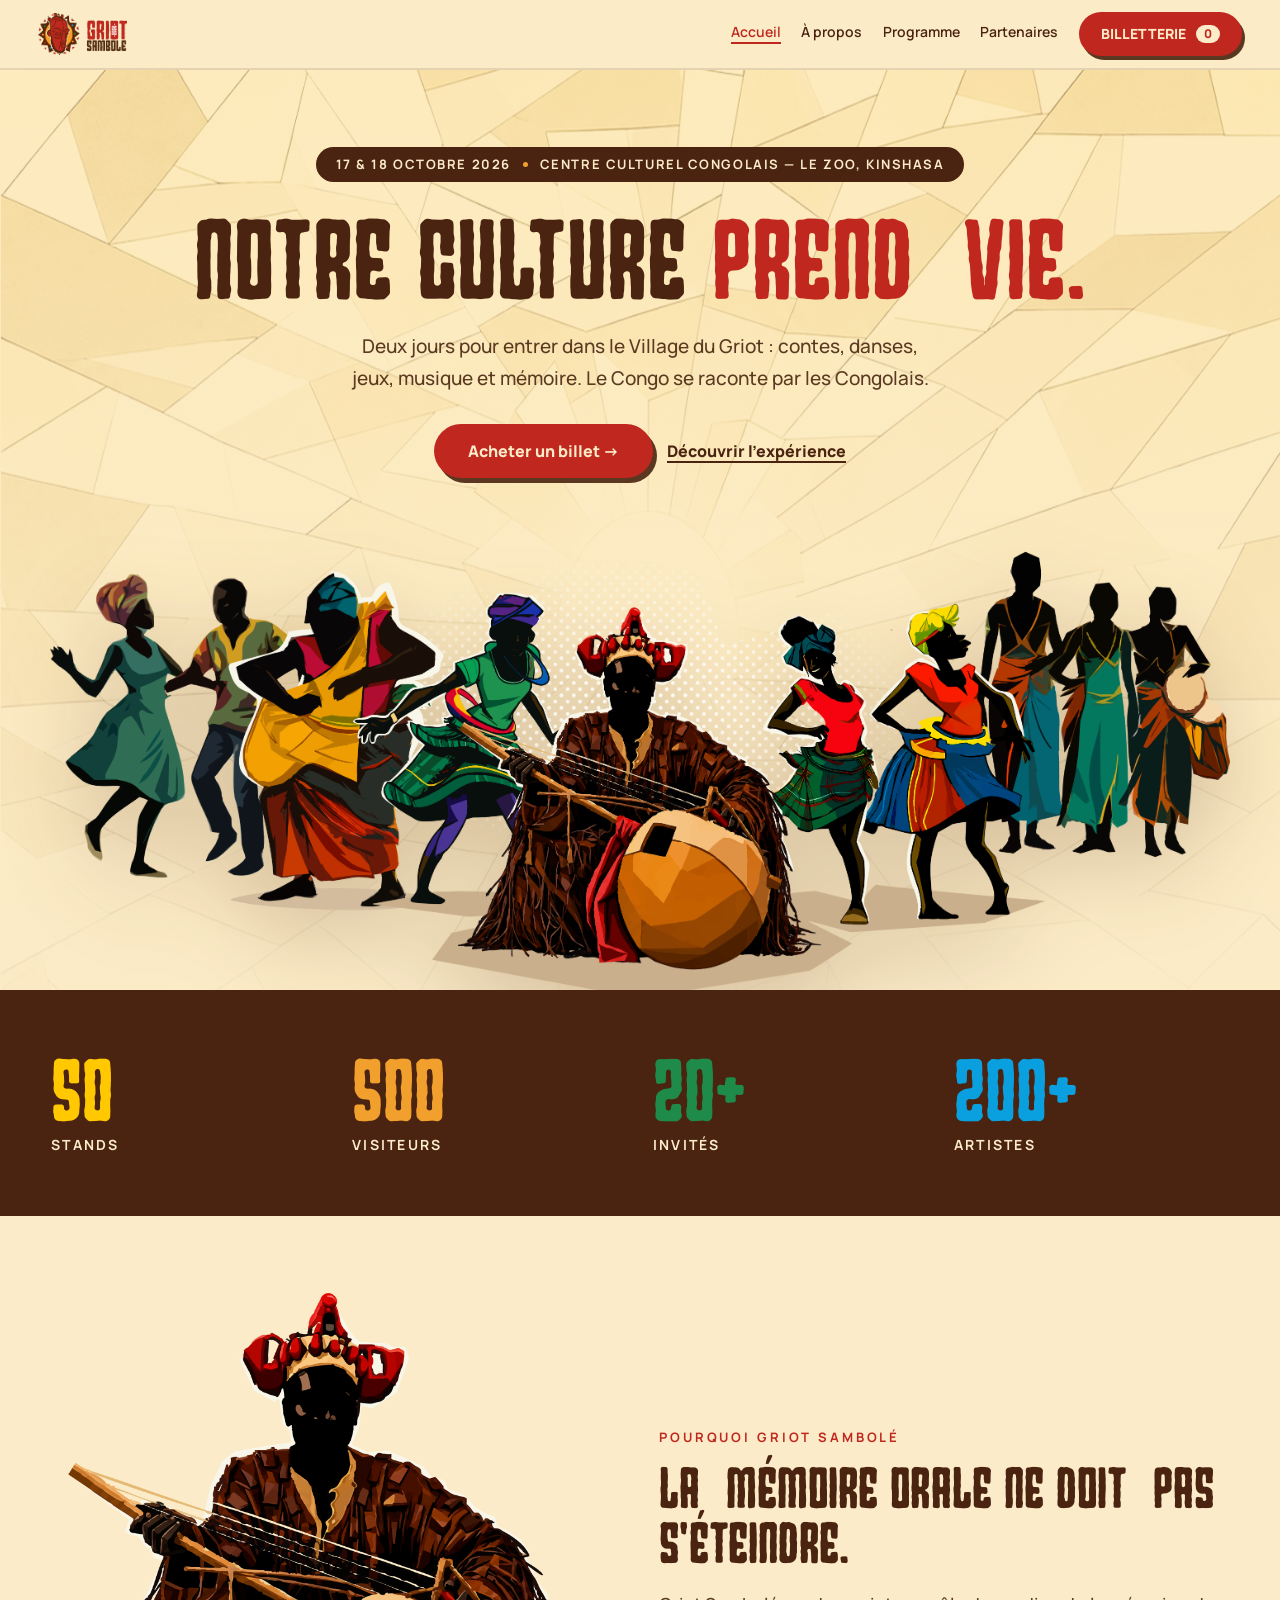
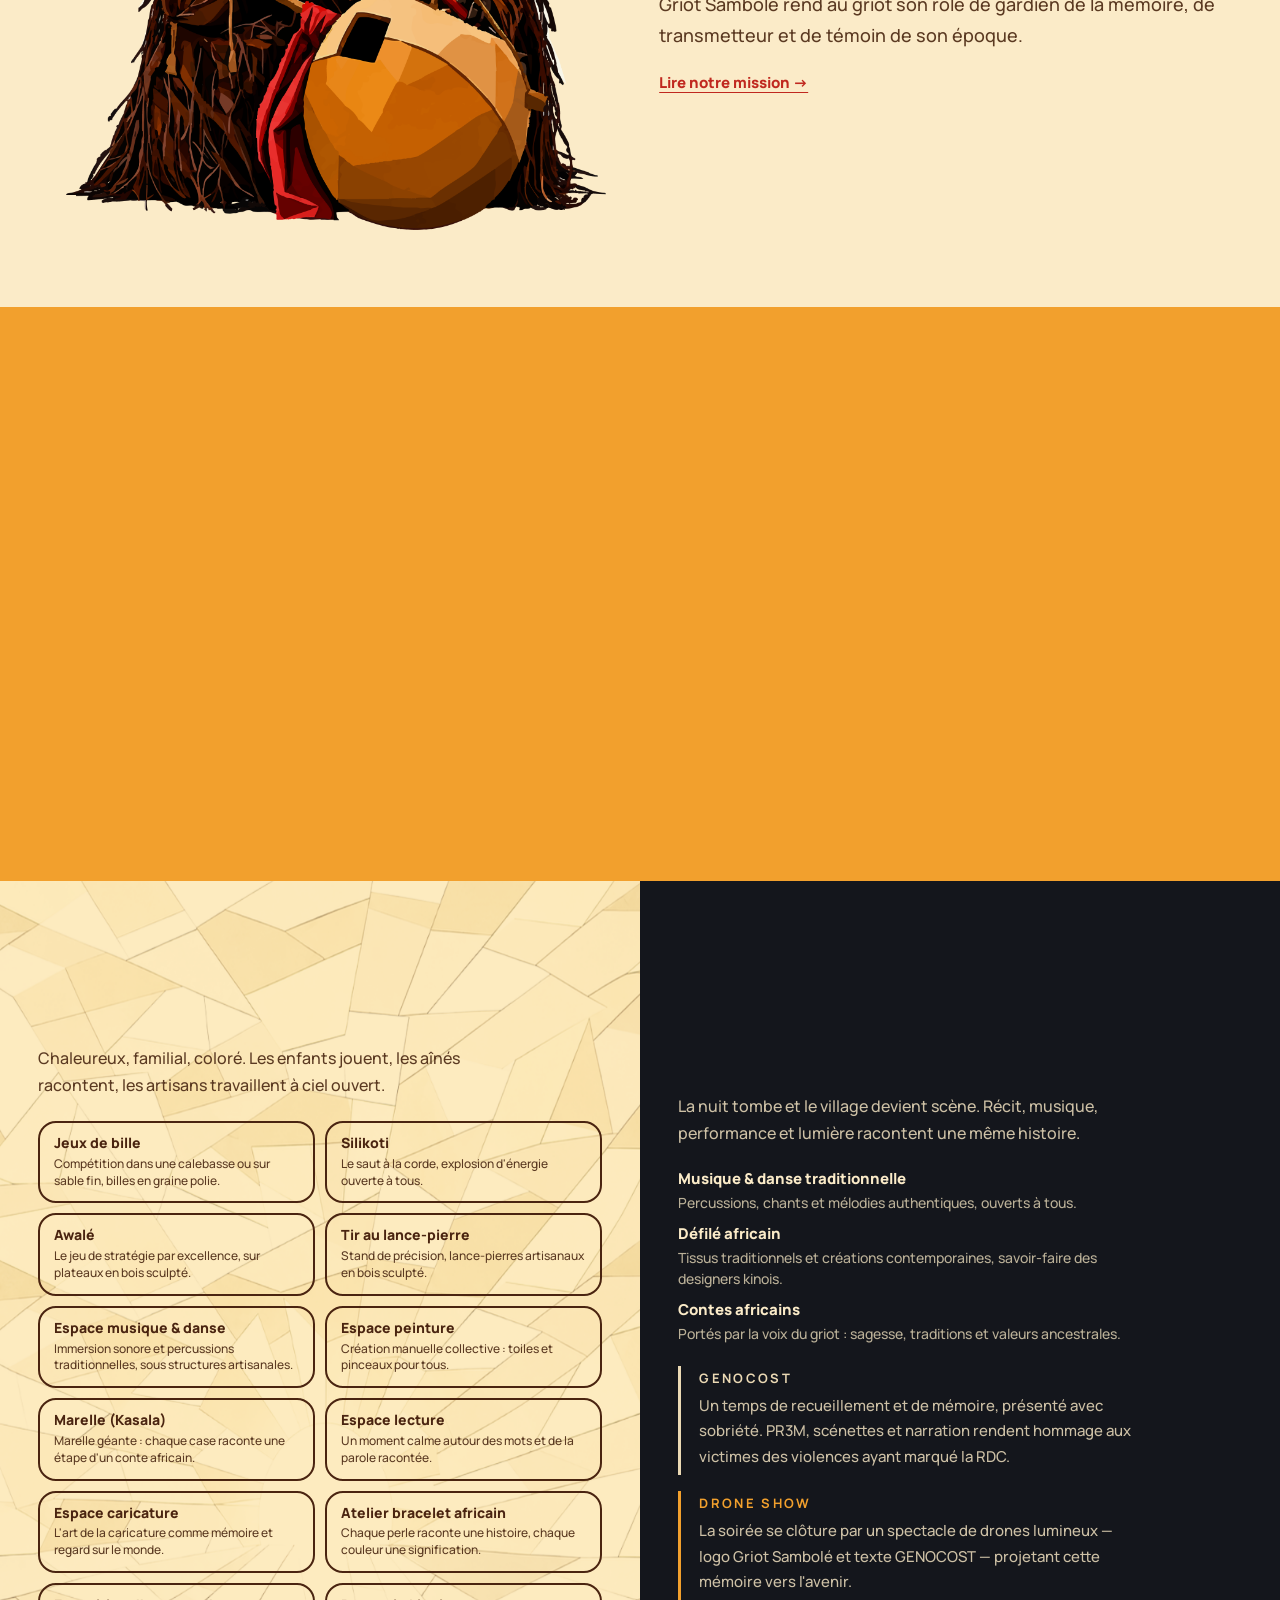
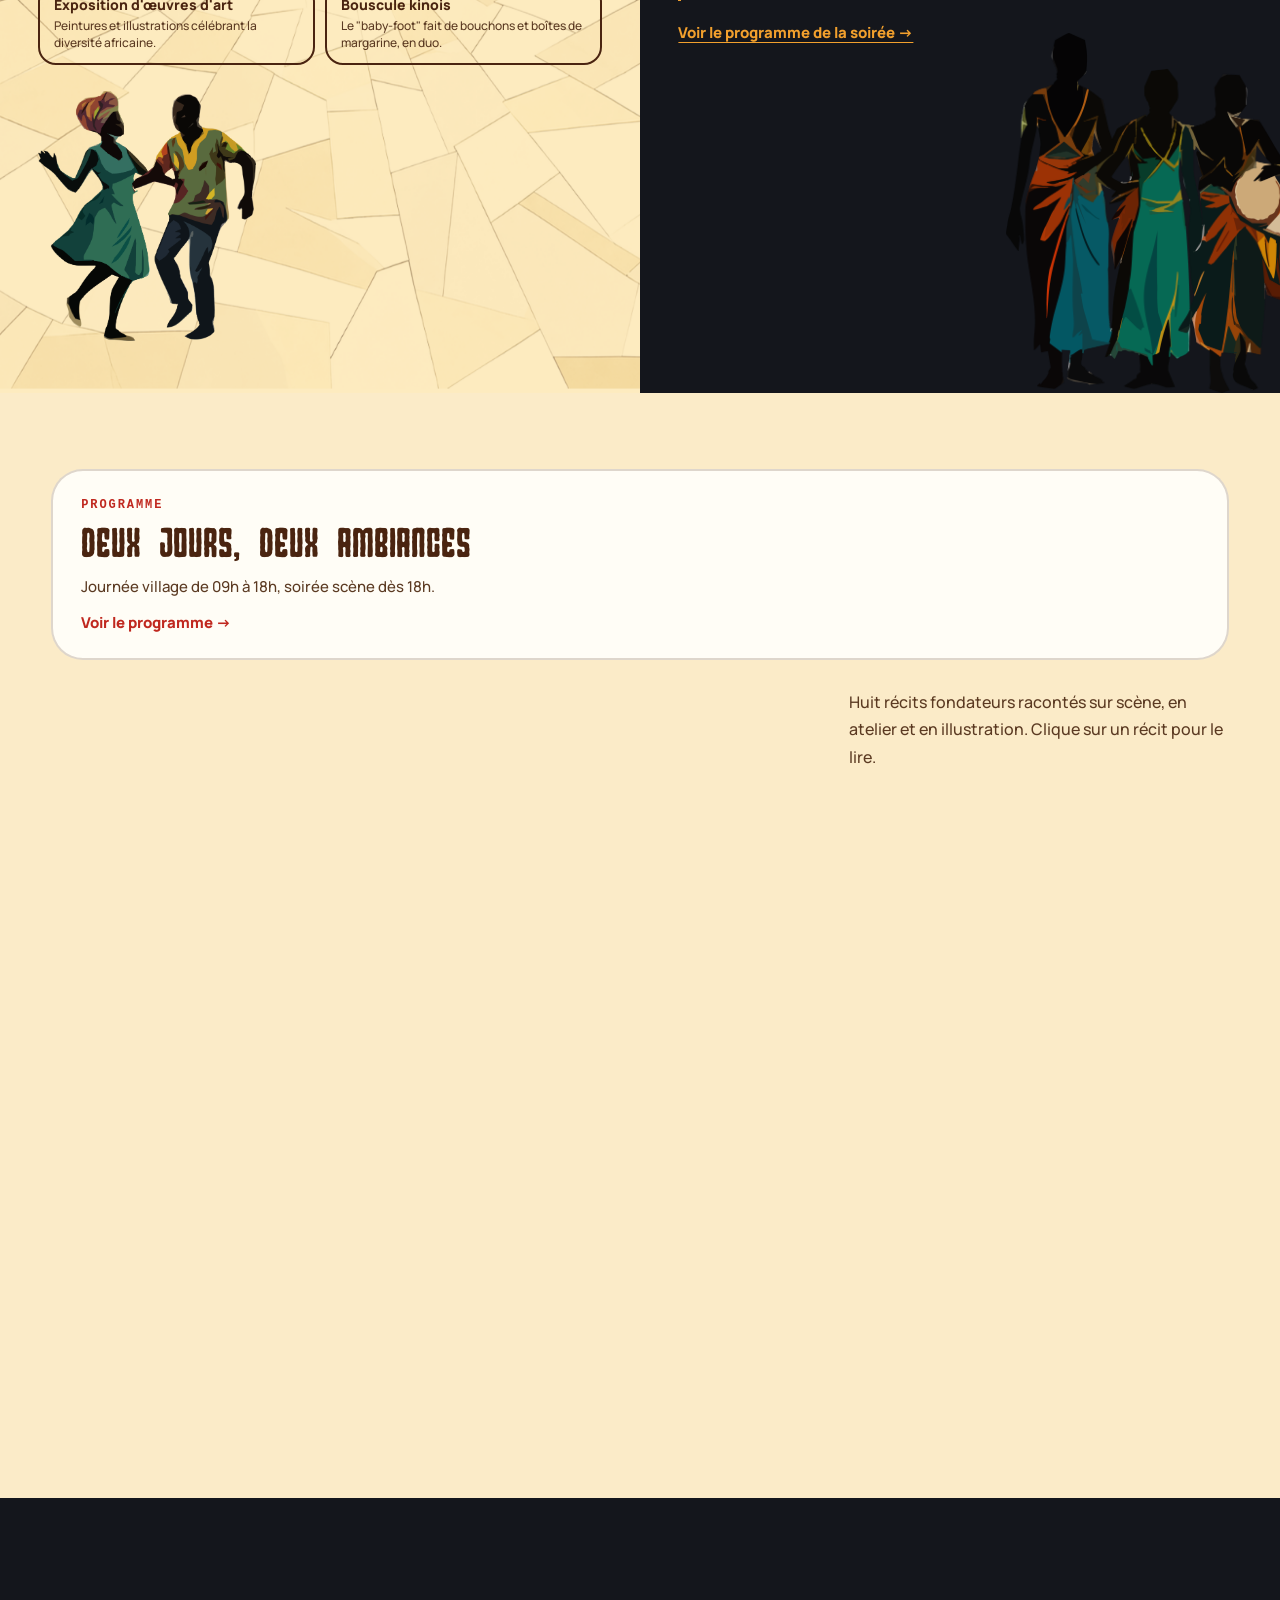
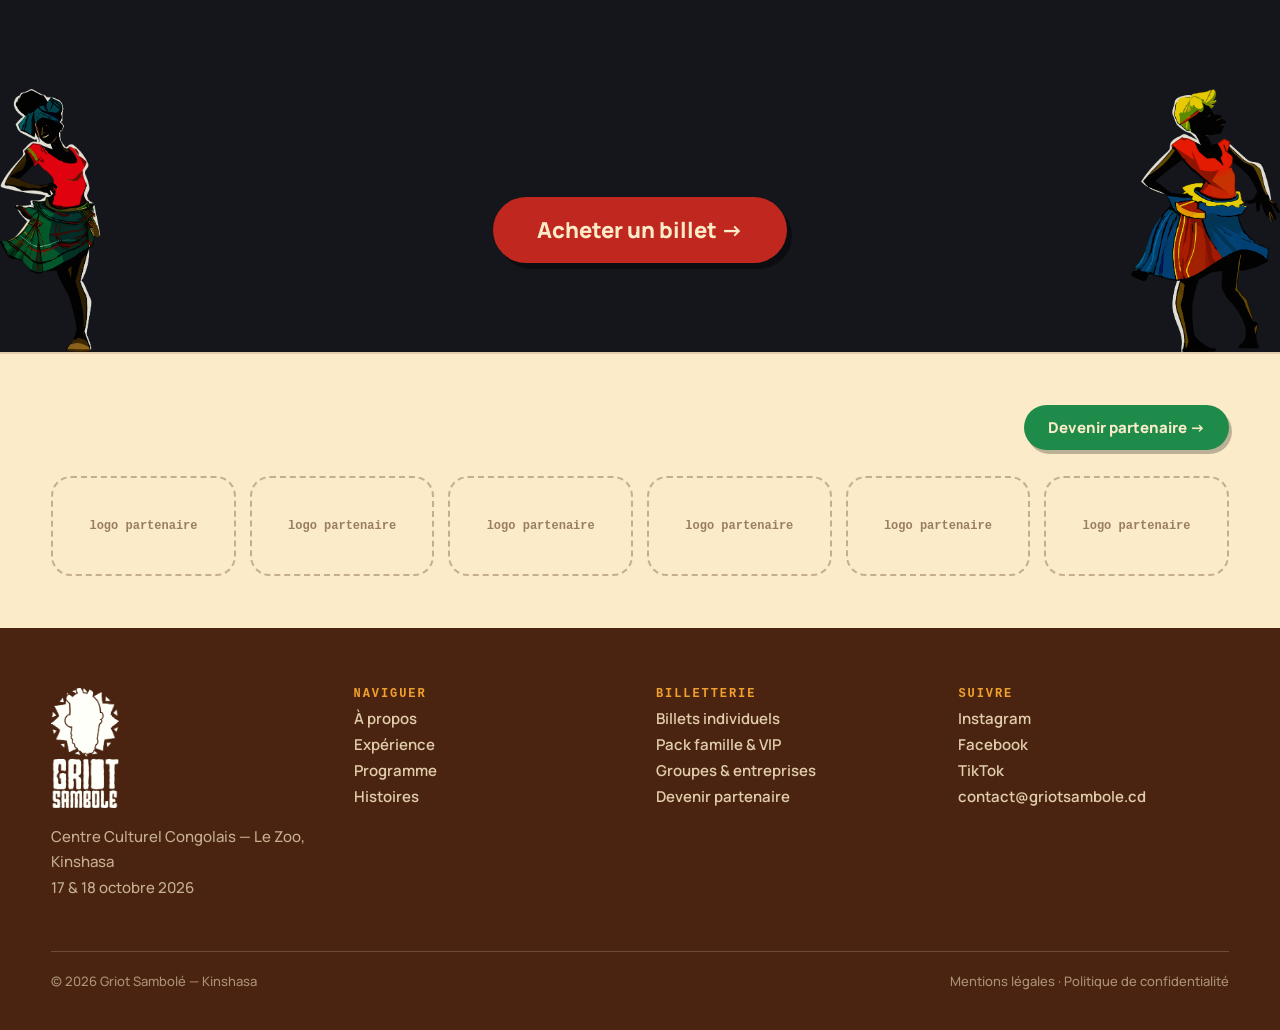
==== index.html @ 2834e274 "Ajoute la page d'accueil (hero, chiffres clés, expérience, récits, partenaires)" ====
<!DOCTYPE html>
<html lang="fr">
<head>
<meta charset="utf-8">
<meta name="viewport" content="width=device-width, initial-scale=1">
<title>Griot Sambolé 2026 — Accueil</title>
<meta name="description" content="Griot Sambolé 2026 — Deux jours pour entrer dans le Village du Griot : contes, danses, jeux, musique et mémoire. 17 & 18 octobre, Centre Culturel Congolais, Kinshasa.">
<link rel="preconnect" href="https://fonts.googleapis.com">
<link rel="preconnect" href="https://fonts.gstatic.com" crossorigin>
<link href="https://fonts.googleapis.com/css2?family=Manrope:wght@400;500;600;700;800&display=swap" rel="stylesheet">
<link rel="stylesheet" href="css/style.css">
<link rel="stylesheet" href="css/accueil.css">
</head>
<body data-page="accueil">

<header class="site-header">
  <div class="site-header__bar">
    <a href="index.html" class="site-header__logo">
      <img src="assets/logo-h.png" alt="Griot Sambolé 2026">
    </a>

    <nav class="site-header__nav">
      <a href="index.html" class="nav-link" data-page-link="accueil">Accueil</a>
      <a href="apropos.html" class="nav-link" data-page-link="apropos">À propos</a>
      <a href="programme.html" class="nav-link" data-page-link="programme">Programme</a>
      <a href="partenaires.html" class="nav-link" data-page-link="partenaires">Partenaires</a>
      <a href="billetterie.html" class="site-header__cta">BILLETTERIE <span class="site-header__badge" data-cart-badge>0</span></a>
    </nav>

    <div class="site-header__mobile">
      <a href="billetterie.html" class="site-header__cta site-header__cta--sm">Billets <span class="site-header__badge" data-cart-badge>0</span></a>
      <button type="button" class="site-header__burger" aria-label="Menu" data-burger>
        <span></span><span></span><span></span>
      </button>
    </div>
  </div>

  <div class="site-header__drawer" data-drawer>
    <a href="index.html" class="drawer-link" data-page-link="accueil">Accueil</a>
    <a href="apropos.html" class="drawer-link" data-page-link="apropos">À propos</a>
    <a href="programme.html" class="drawer-link" data-page-link="programme">Programme</a>
    <a href="partenaires.html" class="drawer-link" data-page-link="partenaires">Partenaires</a>
    <a href="billetterie.html" class="drawer-cta">Prendre mon billet →</a>
    <div class="drawer-info">Centre Culturel Congolais — Le Zoo, Kinshasa — 17 &amp; 18 octobre 2026</div>
  </div>
</header>

<main>

  <!-- HERO -->
  <section class="hero">
    <img class="hero__bg" src="assets/pattern.png" alt="">
    <div class="hero__overlay"></div>
    <div class="hero__inner">
      <div class="hero__badge">
        <span>17 &amp; 18 octobre 2026</span><span class="hero__badge-dot"></span><span>Centre Culturel Congolais — Le Zoo, Kinshasa</span>
      </div>
      <h1 class="reveal">Notre culture <span>prend vie.</span></h1>
      <p class="reveal" style="transition-delay:100ms">Deux jours pour entrer dans le Village du Griot : contes, danses, jeux, musique et mémoire. Le Congo se raconte par les Congolais.</p>
      <div class="hero__ctas">
        <a href="billetterie.html" class="hero__cta-primary">Acheter un billet →</a>
        <a href="#experience" class="hero__cta-secondary">Découvrir l'expérience</a>
      </div>
    </div>
    <img class="hero__people" src="assets/people.png" alt="Danseurs et griot">
  </section>

  <!-- STATS -->
  <section class="stats">
    <div class="reveal">
      <div class="stats__num" style="color:var(--yellow)">50</div>
      <div class="stats__label">STANDS</div>
    </div>
    <div class="reveal" style="transition-delay:80ms">
      <div class="stats__num" style="color:var(--orange)">500</div>
      <div class="stats__label">VISITEURS</div>
    </div>
    <div class="reveal" style="transition-delay:160ms">
      <div class="stats__num" style="color:var(--green)">20+</div>
      <div class="stats__label">INVITÉS</div>
    </div>
    <div class="reveal" style="transition-delay:240ms">
      <div class="stats__num" style="color:var(--blue)">200+</div>
      <div class="stats__label">ARTISTES</div>
    </div>
  </section>

  <!-- MISSION -->
  <section class="mission">
    <img class="reveal" src="assets/griot.png" alt="Griot à la kora">
    <div class="reveal" style="transition-delay:100ms">
      <div class="mission__eyebrow">Pourquoi Griot Sambolé</div>
      <h2>La mémoire orale ne doit pas s'éteindre.</h2>
      <p>Griot Sambolé rend au griot son rôle de gardien de la mémoire, de transmetteur et de témoin de son époque.</p>
      <a href="apropos.html">Lire notre mission →</a>
    </div>
  </section>

  <!-- EXPÉRIENCE / LE VILLAGE DU GRIOT -->
  <section class="experience" id="experience">
    <div class="experience__head">
      <div>
        <div class="reveal experience__eyebrow">Une expérience culturelle immersive</div>
        <h2 class="reveal" style="transition-delay:60ms">Le Village du Griot</h2>
      </div>
      <p class="reveal experience__intro" style="transition-delay:120ms">Pas un spectacle : un village. On y joue, on y mange, on y danse, on y écoute. Chaque allée est une porte d'entrée dans une pratique vivante.</p>
    </div>

    <div class="experience__grid">
      <div class="reveal tile bg-brown">
        <div class="tile__title">Danse</div>
        <div class="tile__desc" style="color:#EBD9B4">Ateliers et cercles ouverts à tous.</div>
        <img class="tile__figure" src="assets/dance1.png" alt="">
      </div>
      <div class="reveal tile bg-red" style="transition-delay:80ms">
        <div class="tile__title">Mode</div>
        <div class="tile__desc" style="color:var(--cream)">Défilé et créateurs kinois.</div>
        <img class="tile__figure" src="assets/dance4.png" alt="">
      </div>
      <div class="experience__stack">
        <div class="reveal tile tile--sm bg-cream" style="transition-delay:160ms">
          <div class="tile__title" style="color:var(--red)">Contes</div>
          <div class="tile__desc" style="color:var(--brown-2)">Récits sous l'arbre à palabres</div>
        </div>
        <div class="reveal tile tile--sm bg-green" style="transition-delay:240ms">
          <div class="tile__title" style="color:var(--cream)">Jeux</div>
          <div class="tile__desc" style="color:rgba(251,235,200,.9)">Awalé, billes, silikoti</div>
        </div>
      </div>
      <div class="experience__stack">
        <div class="reveal tile tile--sm bg-blue" style="transition-delay:320ms">
          <div class="tile__title" style="color:var(--cream)">Musique</div>
          <div class="tile__desc" style="color:rgba(251,235,200,.92)">Kora, percussions, live</div>
        </div>
        <div class="reveal tile tile--sm bg-cream" style="transition-delay:400ms">
          <div class="tile__title" style="color:var(--brown)">Art &amp; ateliers</div>
          <div class="tile__desc" style="color:var(--brown-2)">Peinture, caricature, bracelets</div>
        </div>
      </div>
    </div>
  </section>

  <!-- SPLIT JOUR / SOIR -->
  <section class="split">
    <div class="split__panel">
      <img class="split__panel-bg" src="assets/pattern2.png" alt="">
      <div class="split__panel-content">
        <div class="reveal split__badge split__badge--day">JOUR · 09H00 – 18H00</div>
        <h3 class="reveal" style="transition-delay:60ms">Le Village du Griot</h3>
        <p>Chaleureux, familial, coloré. Les enfants jouent, les aînés racontent, les artisans travaillent à ciel ouvert.</p>

        <div class="activities">
          <div class="activity"><div class="activity__title">Jeux de bille</div><div class="activity__desc">Compétition dans une calebasse ou sur sable fin, billes en graine polie.</div></div>
          <div class="activity"><div class="activity__title">Silikoti</div><div class="activity__desc">Le saut à la corde, explosion d'énergie ouverte à tous.</div></div>
          <div class="activity"><div class="activity__title">Awalé</div><div class="activity__desc">Le jeu de stratégie par excellence, sur plateaux en bois sculpté.</div></div>
          <div class="activity"><div class="activity__title">Tir au lance-pierre</div><div class="activity__desc">Stand de précision, lance-pierres artisanaux en bois sculpté.</div></div>
          <div class="activity"><div class="activity__title">Espace musique &amp; danse</div><div class="activity__desc">Immersion sonore et percussions traditionnelles, sous structures artisanales.</div></div>
          <div class="activity"><div class="activity__title">Espace peinture</div><div class="activity__desc">Création manuelle collective : toiles et pinceaux pour tous.</div></div>
          <div class="activity"><div class="activity__title">Marelle (Kasala)</div><div class="activity__desc">Marelle géante : chaque case raconte une étape d'un conte africain.</div></div>
          <div class="activity"><div class="activity__title">Espace lecture</div><div class="activity__desc">Un moment calme autour des mots et de la parole racontée.</div></div>
          <div class="activity"><div class="activity__title">Espace caricature</div><div class="activity__desc">L'art de la caricature comme mémoire et regard sur le monde.</div></div>
          <div class="activity"><div class="activity__title">Atelier bracelet africain</div><div class="activity__desc">Chaque perle raconte une histoire, chaque couleur une signification.</div></div>
          <div class="activity"><div class="activity__title">Exposition d'œuvres d'art</div><div class="activity__desc">Peintures et illustrations célébrant la diversité africaine.</div></div>
          <div class="activity"><div class="activity__title">Bouscule kinois</div><div class="activity__desc">Le "baby-foot" fait de bouchons et boîtes de margarine, en duo.</div></div>
        </div>

        <img class="split__figure" src="assets/dance5.png" alt="">
      </div>
    </div>

    <div class="split split--night">
      <img class="split__bg-figure" src="assets/dance6.png" alt="">
      <div class="split__panel-content">
        <div class="reveal split__badge split__badge--night">SOIR · À PARTIR DE 18H00</div>
        <h3 class="reveal" style="transition-delay:60ms">De la mémoire des ancêtres à celle du peuple</h3>
        <p>La nuit tombe et le village devient scène. Récit, musique, performance et lumière racontent une même histoire.</p>

        <div class="night-list">
          <div><div class="night-list__title">Musique &amp; danse traditionnelle</div><div class="night-list__desc">Percussions, chants et mélodies authentiques, ouverts à tous.</div></div>
          <div><div class="night-list__title">Défilé africain</div><div class="night-list__desc">Tissus traditionnels et créations contemporaines, savoir-faire des designers kinois.</div></div>
          <div><div class="night-list__title">Contes africains</div><div class="night-list__desc">Portés par la voix du griot : sagesse, traditions et valeurs ancestrales.</div></div>
        </div>

        <div class="night-block">
          <div class="night-block__title">GENOCOST</div>
          <div class="night-block__desc">Un temps de recueillement et de mémoire, présenté avec sobriété. PR3M, scénettes et narration rendent hommage aux victimes des violences ayant marqué la RDC.</div>
        </div>
        <div class="night-block night-block--accent">
          <div class="night-block__title">DRONE SHOW</div>
          <div class="night-block__desc">La soirée se clôture par un spectacle de drones lumineux — logo Griot Sambolé et texte GENOCOST — projetant cette mémoire vers l'avenir.</div>
        </div>

        <a href="programme.html">Voir le programme de la soirée →</a>
      </div>
    </div>
  </section>

  <div style="padding:clamp(40px,6vw,88px) clamp(16px,4vw,64px)">
    <a href="programme.html" class="programme-teaser">
      <div class="programme-teaser__label">PROGRAMME</div>
      <div class="programme-teaser__title">Deux jours, deux ambiances</div>
      <div class="programme-teaser__desc">Journée village de 09h à 18h, soirée scène dès 18h.</div>
      <div class="programme-teaser__cta">Voir le programme →</div>
    </a>

    <!-- HISTOIRES -->
    <section id="histoires" class="stories-section" style="padding:0">
      <div class="stories-head">
        <div class="reveal">
          <div class="stories-head__eyebrow">Les histoires</div>
          <h2>Le carnet de récits</h2>
        </div>
        <p>Huit récits fondateurs racontés sur scène, en atelier et en illustration. Clique sur un récit pour le lire.</p>
      </div>

      <div class="stories-grid">
        <button type="button" class="reveal story-card bg-brown" data-story-card="0"
          data-num="RÉCIT 01" data-title="Le Chant d'Oiseau" data-meta="Illustré · conté en soirée"
          data-text="Un quartier de Kinshasa porte le nom d'un oiseau dont le chant guidait les voyageurs à travers la colline. Le récit raconte comment un son devient repère, puis nom de lieu, puis mémoire commune. Il ouvre la soirée du Jour 1.">
          <div class="story-card__num">RÉCIT 01</div>
          <div><div class="story-card__title">Le Chant d'Oiseau</div><div class="story-card__meta">Illustré · conté en soirée</div><div class="story-card__cta" data-story-cta>Lire le conte →</div></div>
        </button>

        <button type="button" class="reveal story-card bg-red" style="transition-delay:80ms" data-story-card="1"
          data-num="RÉCIT 02" data-title="La Légende du Roi Léopard" data-meta="Illustré · atelier enfants"
          data-text="Le léopard, gardien de l'autorité et de la justice coutumière, apprend que la force sans mesure isole. Une fable sur le pouvoir, adaptée en atelier pour les enfants.">
          <div class="story-card__num">RÉCIT 02</div>
          <div><div class="story-card__title">La Légende du Roi Léopard</div><div class="story-card__meta">Illustré · atelier enfants</div><div class="story-card__cta" data-story-cta>Lire le conte →</div></div>
        </button>

        <button type="button" class="reveal story-card bg-green" style="transition-delay:160ms" data-story-card="2"
          data-num="RÉCIT 03" data-title="Le Miracle de Ténéle" data-meta="Conté en soirée"
          data-text="Une histoire de guérison et de solidarité villageoise, portée par le chant et la percussion : ce que la communauté répare ensemble.">
          <div class="story-card__num">RÉCIT 03</div>
          <div><div class="story-card__title">Le Miracle de Ténéle</div><div class="story-card__meta">Conté en soirée</div><div class="story-card__cta" data-story-cta>Lire le conte →</div></div>
        </button>

        <button type="button" class="reveal story-card bg-blue" style="transition-delay:240ms" data-story-card="3"
          data-num="RÉCIT 04" data-title="Le Mythe du Lac Mukamba" data-meta="Illustré"
          data-text="Aux origines du lac : l'eau, la mémoire et les esprits qui veillent sur les rives. Un récit sur le respect dû aux lieux.">
          <div class="story-card__num">RÉCIT 04</div>
          <div><div class="story-card__title">Le Mythe du Lac Mukamba</div><div class="story-card__meta">Illustré</div><div class="story-card__cta" data-story-cta>Lire le conte →</div></div>
        </button>

        <button type="button" class="reveal story-card bg-brown" data-story-card="4"
          data-num="RÉCIT 05" data-title="Nzinga Kuvu" data-meta="Récit historique"
          data-text="Figure fondatrice, entre histoire documentée et transmission orale — comment un nom traverse les siècles.">
          <div class="story-card__num">RÉCIT 05</div>
          <div><div class="story-card__title">Nzinga Kuvu</div><div class="story-card__meta">Récit historique</div><div class="story-card__cta" data-story-cta>Lire le conte →</div></div>
        </button>

        <button type="button" class="reveal story-card bg-blue" style="transition-delay:80ms" data-story-card="5"
          data-num="RÉCIT 06" data-title="Mami Wata" data-meta="Conté en soirée"
          data-text="La figure de l'eau, entre séduction, richesse et avertissement. L'un des récits les plus répandus du continent.">
          <div class="story-card__num">RÉCIT 06</div>
          <div><div class="story-card__title">Mami Wata</div><div class="story-card__meta">Conté en soirée</div><div class="story-card__cta" data-story-cta>Lire le conte →</div></div>
        </button>

        <button type="button" class="reveal story-card bg-red" style="transition-delay:160ms" data-story-card="6"
          data-num="RÉCIT 07" data-title="Le chef coutumier Katanga" data-meta="Récit historique"
          data-text="Autorité coutumière, terre et mémoire d'une région : ce que le pouvoir traditionnel garde et ce qu'il transmet.">
          <div class="story-card__num">RÉCIT 07</div>
          <div><div class="story-card__title">Le chef coutumier Katanga</div><div class="story-card__meta">Récit historique</div><div class="story-card__cta" data-story-cta>Lire le conte →</div></div>
        </button>

        <button type="button" class="reveal story-card bg-green" style="transition-delay:240ms" data-story-card="7"
          data-num="RÉCIT 08" data-title="Sundiata Keita" data-meta="Épopée mandingue"
          data-text="L'épopée fondatrice portée par les griots depuis des siècles — le récit qui définit le métier même de griot.">
          <div class="story-card__num">RÉCIT 08</div>
          <div><div class="story-card__title">Sundiata Keita</div><div class="story-card__meta">Épopée mandingue</div><div class="story-card__cta" data-story-cta>Lire le conte →</div></div>
        </button>
      </div>

      <div class="story-detail" data-story-detail>
        <div class="story-detail__head">
          <div>
            <div class="story-detail__num" data-story-num></div>
            <div class="story-detail__title" data-story-title></div>
          </div>
          <button type="button" class="story-detail__close" data-story-close>Fermer ✕</button>
        </div>
        <p class="story-detail__text" data-story-text></p>
        <div class="story-detail__meta" data-story-meta></div>
      </div>
    </section>
  </div>

  <!-- BANDEAU CTA -->
  <section class="cta-band">
    <img class="cta-band__left" src="assets/dance2.png" alt="">
    <img class="cta-band__right" src="assets/dance3.png" alt="">
    <div class="cta-band__inner">
      <div class="reveal cta-band__headline">Une culture se transmet.<br><span style="color:var(--orange)">Une mémoire se protège.</span><br><span style="color:var(--red)">Une histoire se raconte.</span></div>
      <a href="billetterie.html" class="cta-band__cta">Acheter un billet →</a>
    </div>
  </section>

  <!-- PARTENAIRES -->
  <section class="partners">
    <div class="partners__head">
      <h2 class="reveal">Ils font vivre le village</h2>
      <a href="partenaires.html" class="partners__cta">Devenir partenaire →</a>
    </div>
    <div class="partners__grid">
      <div class="partners__slot">logo partenaire</div>
      <div class="partners__slot">logo partenaire</div>
      <div class="partners__slot">logo partenaire</div>
      <div class="partners__slot">logo partenaire</div>
      <div class="partners__slot">logo partenaire</div>
      <div class="partners__slot">logo partenaire</div>
    </div>
  </section>

</main>

<footer class="site-footer">
  <div class="site-footer__grid">
    <div class="site-footer__brand">
      <img src="assets/logo-v.png" alt="Griot Sambolé 2026">
      <p>Centre Culturel Congolais — Le Zoo, Kinshasa<br>17 &amp; 18 octobre 2026</p>
    </div>
    <div class="site-footer__col">
      <div class="site-footer__col-title">NAVIGUER</div>
      <a href="apropos.html">À propos</a>
      <a href="index.html#experience">Expérience</a>
      <a href="programme.html">Programme</a>
      <a href="index.html#histoires">Histoires</a>
    </div>
    <div class="site-footer__col">
      <div class="site-footer__col-title">BILLETTERIE</div>
      <a href="billetterie.html">Billets individuels</a>
      <a href="billetterie.html">Pack famille &amp; VIP</a>
      <a href="groupes.html">Groupes &amp; entreprises</a>
      <a href="partenaires.html">Devenir partenaire</a>
    </div>
    <div class="site-footer__col">
      <div class="site-footer__col-title">SUIVRE</div>
      <span>Instagram</span><span>Facebook</span><span>TikTok</span><span>contact@griotsambole.cd</span>
    </div>
  </div>
  <div class="site-footer__bottom">
    <span>© 2026 Griot Sambolé — Kinshasa</span><span>Mentions légales · Politique de confidentialité</span>
  </div>
</footer>

<script src="js/cart.js"></script>
<script src="js/site.js"></script>
<script src="js/accueil.js"></script>
</body>
</html>
---- css/style.css ----
/* =========================================================
   Griot Sambolé 2026 — feuille de style commune
   Tokens, réinitialisation, header, footer, boutons, reveal
   ========================================================= */

@font-face {
  font-family: "MoshiMoshi";
  src: url("../assets/MoshiMoshi-Regular.otf") format("opentype");
  font-display: swap;
}

:root {
  --cream: #FBEBC8;
  --brown: #4A2410;
  --brown-2: #5B3A22;
  --red: #C0281F;
  --orange: #F2A02D;
  --yellow: #FFC800;
  --black: #14161C;
  --green: #1E8B4A;
  --blue: #0AA0E0;
  --cream-2: #EBD9B4;
  --font-display: "MoshiMoshi", "Manrope", sans-serif;
  --font-body: "Manrope", sans-serif;
}

* { box-sizing: border-box; }

html { scroll-behavior: smooth; }

body {
  margin: 0;
  background: var(--cream);
  color: var(--brown);
  font-family: var(--font-body);
  overflow-x: hidden;
}

a { color: var(--red); text-decoration: none; }
a:hover { color: var(--orange); }

img { max-width: 100%; }

input, select, button { font-family: var(--font-body); }

.container {
  padding: clamp(24px, 4vw, 56px) clamp(16px, 4vw, 64px) clamp(48px, 6vw, 90px);
}

/* ---------- reveal-on-scroll ---------- */
.reveal {
  opacity: 0;
  transform: translateY(22px);
  transition: opacity .6s cubic-bezier(.22,1,.36,1), transform .6s cubic-bezier(.22,1,.36,1);
}
.reveal.is-visible { opacity: 1; transform: none; }
@media (prefers-reduced-motion: reduce) {
  .reveal { transition: none !important; opacity: 1 !important; transform: none !important; }
}

/* ---------- header ---------- */
.site-header {
  position: sticky;
  top: 0;
  z-index: 80;
  background: rgba(251,235,200,.95);
  backdrop-filter: blur(10px);
  border-bottom: 2px solid rgba(74,36,16,.12);
  font-family: var(--font-body);
}
.site-header__bar {
  display: flex;
  align-items: center;
  justify-content: space-between;
  gap: 16px;
  padding: 12px clamp(16px, 3vw, 48px);
}
.site-header__logo { display: flex; align-items: center; flex: 0 0 auto; }
.site-header__logo img { height: 42px; width: auto; display: block; }

.site-header__nav {
  display: flex;
  align-items: center;
  gap: clamp(12px, 1.6vw, 26px);
  font: 600 14px/1 var(--font-body);
}
.site-header__nav a.nav-link {
  color: var(--brown);
  border-bottom: 2px solid transparent;
  padding-bottom: 3px;
}
.site-header__nav a.nav-link.is-active {
  color: var(--red);
  border-bottom-color: var(--red);
}
.site-header__cta {
  display: inline-flex;
  align-items: center;
  gap: 10px;
  background: var(--red);
  color: var(--cream) !important;
  padding: 13px 22px;
  border-radius: 999px;
  font: 800 14px/1 var(--font-body);
  box-shadow: 3px 4px 0 rgba(74,36,16,.9);
}
.site-header__cta--sm { padding: 12px 16px; font-size: 13px; gap: 8px; }
.site-header__badge {
  background: var(--cream);
  color: var(--red);
  border-radius: 999px;
  padding: 3px 8px;
  font: 800 12px/1 var(--font-body);
}

.site-header__mobile { display: none; align-items: center; gap: 12px; }
.site-header__burger {
  width: 48px; height: 48px; border-radius: 16px; border: 2px solid var(--brown);
  display: flex; flex-direction: column; align-items: center; justify-content: center;
  gap: 5px; cursor: pointer; background: transparent;
}
.site-header__burger span { display: block; height: 2px; background: var(--brown); border-radius: 2px; }
.site-header__burger span:nth-child(1) { width: 22px; }
.site-header__burger span:nth-child(2) { width: 22px; }
.site-header__burger span:nth-child(3) { width: 14px; }

.site-header__drawer {
  display: none;
  border-top: 2px solid rgba(74,36,16,.12);
  background: var(--cream);
  padding: 14px clamp(16px, 3vw, 48px) 22px;
  flex-direction: column;
}
.site-header__drawer.is-open { display: flex; }
.site-header__drawer a.drawer-link {
  display: block;
  padding: 16px 0;
  border-bottom: 1px solid rgba(74,36,16,.15);
  font: 700 18px/1 var(--font-body);
  color: var(--brown);
}
.site-header__drawer a.drawer-link.is-active { color: var(--red); }
.site-header__drawer .drawer-cta {
  margin-top: 14px;
  text-align: center;
  background: var(--red);
  color: var(--cream);
  padding: 18px;
  border-radius: 999px;
  font: 800 16px/1 var(--font-body);
  box-shadow: 4px 5px 0 rgba(74,36,16,.9);
}
.site-header__drawer .drawer-info {
  margin-top: 16px;
  font: 500 14px/1.6 var(--font-body);
  color: var(--brown-2);
}

@media (max-width: 999px) {
  .site-header__nav { display: none; }
  .site-header__mobile { display: flex; }
}

/* ---------- footer ---------- */
.site-footer {
  background: var(--brown);
  padding: clamp(36px, 5vw, 60px) clamp(16px, 4vw, 64px) clamp(28px, 3vw, 40px);
  font-family: var(--font-body);
}
.site-footer__grid {
  display: grid;
  grid-template-columns: repeat(auto-fit, minmax(190px, 1fr));
  gap: 32px;
}
.site-footer__brand img {
  height: 120px; width: auto; display: block;
  filter: brightness(0) invert(1) sepia(.3);
}
.site-footer__brand p {
  margin-top: 16px;
  font: 500 15px/1.7 var(--font-body);
  color: rgba(251,235,200,.7);
}
.site-footer__col {
  display: flex;
  flex-direction: column;
  gap: 11px;
  font: 600 15px/1 var(--font-body);
}
.site-footer__col-title {
  font: 700 12px/1 ui-monospace, monospace;
  letter-spacing: .16em;
  color: var(--orange);
}
.site-footer__col a, .site-footer__col span { color: rgba(251,235,200,.85); }
.site-footer__bottom {
  display: flex;
  flex-wrap: wrap;
  gap: 12px;
  justify-content: space-between;
  margin-top: 36px;
  padding-top: 20px;
  border-top: 1px solid rgba(251,235,200,.2);
  font: 500 13px/1.5 var(--font-body);
  color: rgba(251,235,200,.55);
}

/* ---------- buttons ---------- */
.btn {
  display: inline-block;
  border: none;
  cursor: pointer;
  border-radius: 999px;
  font: 800 15px/1 var(--font-body);
  text-align: center;
}
.btn-red { background: var(--red); color: var(--cream); }
.btn-orange { background: var(--orange); color: var(--brown); }
.btn-green { background: var(--green); color: var(--cream); }
.btn-disabled { background: rgba(251,235,200,.18); color: rgba(251,235,200,.5); cursor: not-allowed; }

/* ---------- utilitaires couleur de marque ---------- */
.bg-brown { background: var(--brown); }
.bg-red { background: var(--red); }
.bg-green { background: var(--green); }
.bg-blue { background: var(--blue); }
.bg-cream { background: var(--cream); }
---- css/accueil.css ----
/* =========================================================
   Accueil — styles spécifiques à la page
   ========================================================= */

/* ---- hero ---- */
.hero { position: relative; overflow: hidden; padding: clamp(40px, 6vw, 96px) 16px 0; text-align: center; }
.hero__bg { position: absolute; inset: 0; width: 100%; height: 100%; object-fit: cover; opacity: .8; }
.hero__overlay { position: absolute; inset: 0; background: linear-gradient(180deg, rgba(251,235,200,.3), rgba(251,235,200,.92)); }
.hero__inner { position: relative; max-width: 900px; margin: 0 auto; }
.hero__badge {
  display: inline-flex; flex-wrap: wrap; justify-content: center; align-items: center; gap: 12px;
  background: var(--brown); color: var(--cream); padding: 11px 20px; border-radius: 999px;
  font: 700 13px/1 var(--font-body); letter-spacing: .12em; text-transform: uppercase;
}
.hero__badge-dot { width: 5px; height: 5px; border-radius: 50%; background: var(--orange); }
.hero h1 { margin: 24px 0 0; font: 400 clamp(48px, 9vw, 124px)/0.9 var(--font-display); word-spacing: .22em; }
.hero h1 span { color: var(--red); }
.hero p { max-width: 600px; margin: 22px auto 0; font: 500 clamp(15px, 1.6vw, 19px)/1.65 var(--font-body); color: var(--brown-2); }
.hero__ctas { display: flex; flex-wrap: wrap; justify-content: center; gap: 14px; margin-top: 30px; }
.hero__cta-primary { background: var(--red); color: var(--cream); padding: 19px 34px; border-radius: 999px; font: 800 16px/1 var(--font-body); box-shadow: 4px 5px 0 rgba(74,36,16,.9); }
.hero__cta-secondary { color: var(--brown); font: 800 16px/1 var(--font-body); text-decoration: underline; text-underline-offset: 4px; text-decoration-thickness: 2px; align-self: center; }
.hero__people { position: relative; display: block; width: min(1180px, 132%); margin: clamp(24px, 4vw, 56px) auto -8px; filter: drop-shadow(0 30px 40px rgba(74,36,16,.2)); }

/* ---- stats ---- */
.stats { background: var(--brown); padding: clamp(36px, 5vw, 72px) clamp(16px, 4vw, 64px); display: grid; grid-template-columns: repeat(auto-fit, minmax(140px, 1fr)); gap: 26px; align-items: end; }
.stats__num { font: 400 clamp(52px, 7vw, 108px)/0.8 var(--font-display); }
.stats__label { margin-top: 12px; font: 700 14px/1 var(--font-body); letter-spacing: .16em; color: var(--cream); }

/* ---- mission ---- */
.mission { display: grid; grid-template-columns: repeat(auto-fit, minmax(300px, 1fr)); align-items: center; gap: clamp(20px, 3vw, 48px); padding: clamp(40px, 6vw, 96px) clamp(16px, 4vw, 64px); }
.mission img { width: 100%; max-width: 540px; justify-self: center; }
.mission__eyebrow { font: 700 13px/1 var(--font-body); letter-spacing: .22em; text-transform: uppercase; color: var(--red); }
.mission h2 { margin: 16px 0 0; font: 400 clamp(34px, 4.6vw, 66px)/0.95 var(--font-display); word-spacing: .22em; }
.mission p { margin: 18px 0 0; font: 500 clamp(15px, 1.5vw, 18px)/1.7 var(--font-body); color: var(--brown-2); }
.mission a { display: inline-block; margin-top: 24px; font: 800 15px/1 var(--font-body); text-decoration: underline; text-underline-offset: 4px; }

/* ---- expérience (village du griot) ---- */
.experience { background: var(--orange); padding: clamp(40px, 6vw, 88px) clamp(16px, 4vw, 64px); }
.experience__head { display: flex; flex-wrap: wrap; align-items: flex-end; justify-content: space-between; gap: 24px; }
.experience__eyebrow { font: 700 13px/1 var(--font-body); letter-spacing: .22em; text-transform: uppercase; color: var(--brown); }
.experience h2 { margin: 14px 0 0; font: 400 clamp(38px, 6vw, 86px)/0.9 var(--font-display); word-spacing: .22em; }
.experience__intro { max-width: 420px; margin: 0; font: 500 17px/1.7 var(--font-body); }
.experience__grid { display: grid; grid-template-columns: repeat(auto-fit, minmax(230px, 1fr)); gap: 16px; margin-top: 34px; }
.experience__stack { display: grid; gap: 16px; }
.tile { border-radius: 32px; padding: 26px; min-height: 290px; position: relative; overflow: hidden; }
.tile--sm { min-height: 0; padding: 22px; }
.tile__title { font: 400 36px/1 var(--font-display); color: var(--yellow); }
.tile--sm .tile__title { font-size: 30px; }
.tile__desc { margin-top: 8px; font: 500 14px/1.6 var(--font-body); }
.tile--sm .tile__desc { margin-top: 6px; font-size: 14px; line-height: 1.5; }
.tile__figure { position: absolute; bottom: -16px; right: -34px; height: 220px; }

/* ---- split jour / soir ---- */
.split { display: grid; grid-template-columns: repeat(auto-fit, minmax(320px, 1fr)); }
.split__panel { position: relative; padding: clamp(32px, 4vw, 72px) clamp(16px, 3vw, 48px); overflow: hidden; }
.split__panel-bg { position: absolute; inset: 0; width: 100%; height: 100%; object-fit: cover; opacity: .5; }
.split__panel-content { position: relative; }
.split__badge { display: inline-block; padding: 10px 16px; border-radius: 999px; font: 800 12px/1 var(--font-body); letter-spacing: .14em; }
.split__badge--day { background: var(--yellow); color: var(--brown); }
.split__badge--night { background: var(--red); color: var(--cream); }
.split h3 { margin: 18px 0 0; font: 400 clamp(32px, 4vw, 58px)/0.95 var(--font-display); word-spacing: .22em; }
.split p { margin: 14px 0 0; max-width: 460px; font: 500 16px/1.7 var(--font-body); color: var(--brown-2); }
.split--night { position: relative; background: var(--black); padding: clamp(32px, 4vw, 72px) clamp(16px, 3vw, 48px); overflow: hidden; }
.split--night h3 { color: var(--cream); }
.split--night p { color: rgba(251,235,200,.8); }
.split__bg-figure { position: absolute; right: -30px; bottom: 0; height: 360px; opacity: .85; }

.activities { display: grid; grid-template-columns: repeat(auto-fit, minmax(190px, 1fr)); gap: 10px; margin-top: 22px; }
.activity { border: 2px solid var(--brown); border-radius: 18px; padding: 12px 14px; }
.activity__title { font: 800 14px/1.2 var(--font-body); }
.activity__desc { margin-top: 4px; font: 500 12px/1.4 var(--font-body); color: var(--brown-2); }
.split__figure { display: block; margin-top: 26px; height: 250px; max-width: 100%; object-fit: contain; }

.night-list { display: flex; flex-direction: column; gap: 12px; margin-top: 22px; max-width: 460px; }
.night-list__title { font: 800 15px/1.2 var(--font-body); color: var(--cream); }
.night-list__desc { margin-top: 4px; font: 500 14px/1.5 var(--font-body); color: rgba(251,235,200,.72); }
.night-block { margin-top: 22px; max-width: 460px; border-left: 3px solid var(--cream-2); padding: 6px 0 6px 18px; }
.night-block--accent { border-left-color: var(--orange); margin-top: 16px; }
.night-block__title { font: 700 13px/1 var(--font-body); letter-spacing: .18em; color: var(--cream-2); }
.night-block--accent .night-block__title { color: var(--orange); }
.night-block__desc { margin-top: 8px; font: 500 15px/1.7 var(--font-body); color: rgba(251,235,200,.8); }
.split--night a { display: inline-block; margin-top: 24px; color: var(--orange); font: 800 15px/1 var(--font-body); text-decoration: underline; text-underline-offset: 4px; }

/* ---- teaser programme ---- */
.programme-teaser { display: block; background: #FFFDF6; border: 2px solid rgba(74,36,16,.18); border-radius: 32px; padding: 28px; color: var(--brown); margin-bottom: 20px; }
.programme-teaser__label { font: 700 12px/1 ui-monospace, monospace; letter-spacing: .16em; color: var(--red); }
.programme-teaser__title { margin-top: 12px; font: 400 42px/0.95 var(--font-display); word-spacing: .22em; }
.programme-teaser__desc { margin-top: 12px; font: 500 15px/1.6 var(--font-body); color: var(--brown-2); }
.programme-teaser__cta { margin-top: 16px; font: 800 15px/1 var(--font-body); color: var(--red); }

/* ---- histoires ---- */
.stories-section { padding: clamp(40px, 6vw, 88px) clamp(16px, 4vw, 64px); }
.stories-head { display: flex; flex-wrap: wrap; align-items: flex-end; justify-content: space-between; gap: 20px; }
.stories-head__eyebrow { font: 700 13px/1 var(--font-body); letter-spacing: .22em; text-transform: uppercase; color: var(--red); }
.stories-head h2 { margin: 14px 0 0; font: 400 clamp(38px, 5.4vw, 74px)/0.92 var(--font-display); word-spacing: .22em; }
.stories-head p { max-width: 380px; margin: 0; font: 500 16px/1.7 var(--font-body); color: var(--brown-2); }
.stories-grid { display: grid; grid-template-columns: repeat(4, 1fr); gap: 18px; margin-top: 32px; }
@media (max-width: 1100px) { .stories-grid { grid-template-columns: repeat(2, 1fr); } }
@media (max-width: 560px) { .stories-grid { grid-template-columns: 1fr; } }
.story-card {
  box-sizing: border-box; border-radius: 32px; padding: 24px; min-height: 300px;
  display: flex; flex-direction: column; justify-content: space-between; cursor: pointer;
  outline: none; outline-offset: 2px; border: none; text-align: left; font-family: var(--font-body);
  width: 100%;
}
.story-card.is-open { outline: 3px solid var(--yellow); }
.story-card__num { font: 700 13px/1 ui-monospace, monospace; color: var(--yellow); }
.story-card__title { font: 400 38px/0.95 var(--font-display); word-spacing: .22em; color: var(--cream); }
.story-card__meta { margin-top: 10px; font: 500 14px/1.6 var(--font-body); color: rgba(251,235,200,.8); }
.story-card__cta { margin-top: 14px; font: 800 14px/1 var(--font-body); color: var(--yellow); }

.story-detail { margin-top: 24px; background: #FFFDF6; border: 2px solid rgba(74,36,16,.2); border-radius: 32px; padding: clamp(20px, 3vw, 32px); display: none; }
.story-detail.is-open { display: block; }
.story-detail__head { display: flex; flex-wrap: wrap; justify-content: space-between; gap: 16px; align-items: flex-start; }
.story-detail__num { font: 700 12px/1 ui-monospace, monospace; letter-spacing: .16em; color: var(--red); }
.story-detail__title { margin-top: 8px; font: 400 clamp(30px, 3.6vw, 48px)/1 var(--font-display); word-spacing: .22em; }
.story-detail__close { cursor: pointer; font: 800 14px/1 var(--font-body); color: var(--red); border: 2px solid var(--red); border-radius: 999px; padding: 11px 18px; background: none; }
.story-detail__text { margin: 16px 0 0; max-width: 760px; font: 500 clamp(15px, 1.6vw, 18px)/1.75 var(--font-body); color: var(--brown-2); }
.story-detail__meta { margin-top: 18px; font: 600 14px/1 var(--font-body); color: var(--brown-2); }

/* ---- bandeau CTA ---- */
.cta-band { position: relative; background: var(--black); padding: clamp(48px, 7vw, 96px) clamp(16px, 4vw, 64px); overflow: hidden; text-align: center; }
.cta-band img { position: absolute; bottom: 0; height: min(380px, 58%); opacity: .9; }
.cta-band__left { left: 0; }
.cta-band__right { right: 0; }
.cta-band__inner { position: relative; max-width: 720px; margin: 0 auto; }
.cta-band__headline { font: 400 clamp(28px, 4.4vw, 60px)/1.05 var(--font-display); word-spacing: .22em; color: var(--cream); }
.cta-band__cta { display: inline-block; margin-top: 32px; background: var(--red); color: var(--cream); padding: 22px 44px; border-radius: 999px; font: 800 clamp(16px, 2vw, 22px)/1 var(--font-body); box-shadow: 5px 6px 0 rgba(0,0,0,.4); }

/* ---- partenaires teaser ---- */
.partners { padding: clamp(32px, 4vw, 64px) clamp(16px, 4vw, 64px); border-top: 2px solid rgba(74,36,16,.15); }
.partners__head { display: flex; flex-wrap: wrap; align-items: flex-end; justify-content: space-between; gap: 18px; }
.partners h2 { margin: 0; font: 400 clamp(28px, 3.6vw, 52px)/0.95 var(--font-display); word-spacing: .22em; }
.partners__cta { background: var(--green); color: var(--cream); padding: 15px 24px; border-radius: 999px; font: 800 15px/1 var(--font-body); box-shadow: 3px 4px 0 rgba(0,0,0,.25); }
.partners__grid { display: grid; grid-template-columns: repeat(auto-fit, minmax(140px, 1fr)); gap: 14px; margin-top: 26px; }
.partners__slot { height: 100px; border-radius: 20px; border: 2px dashed rgba(74,36,16,.3); display: flex; align-items: center; justify-content: center; font: 600 12px/1 ui-monospace, monospace; color: rgba(74,36,16,.55); }
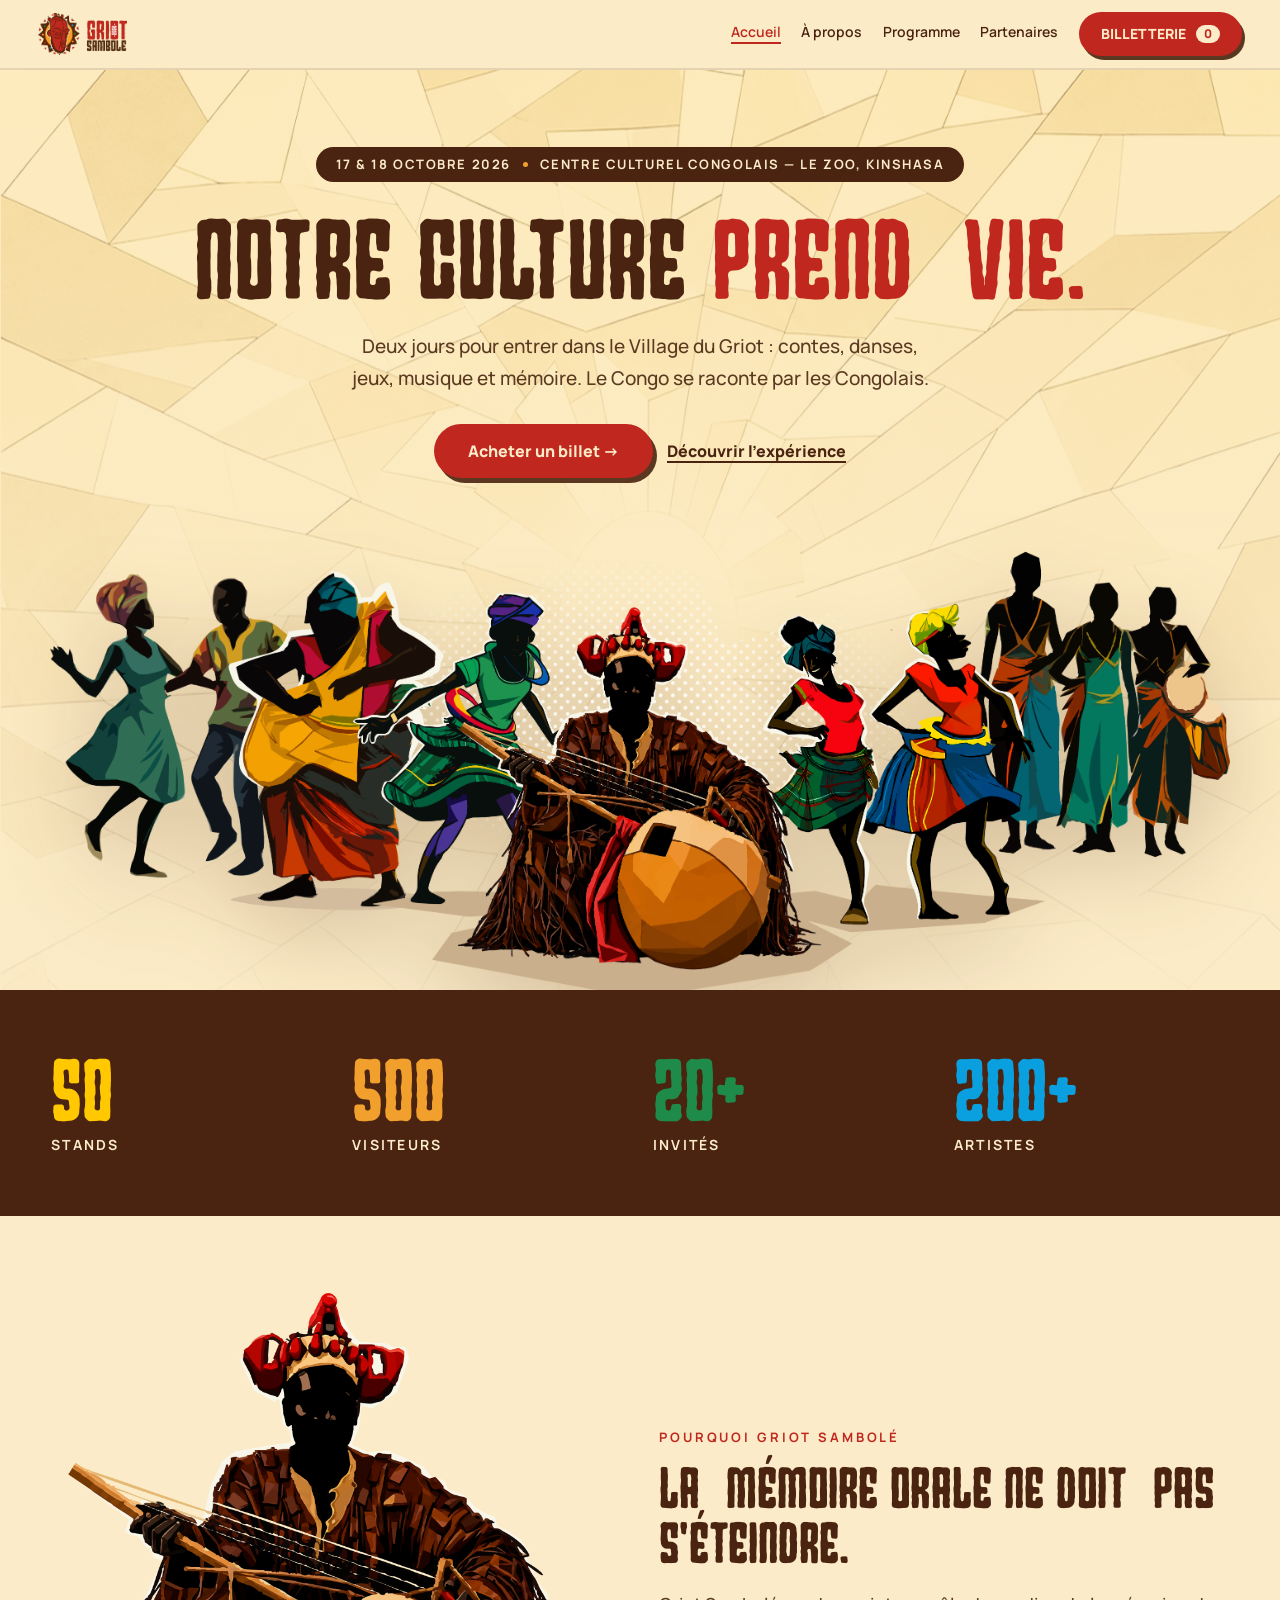
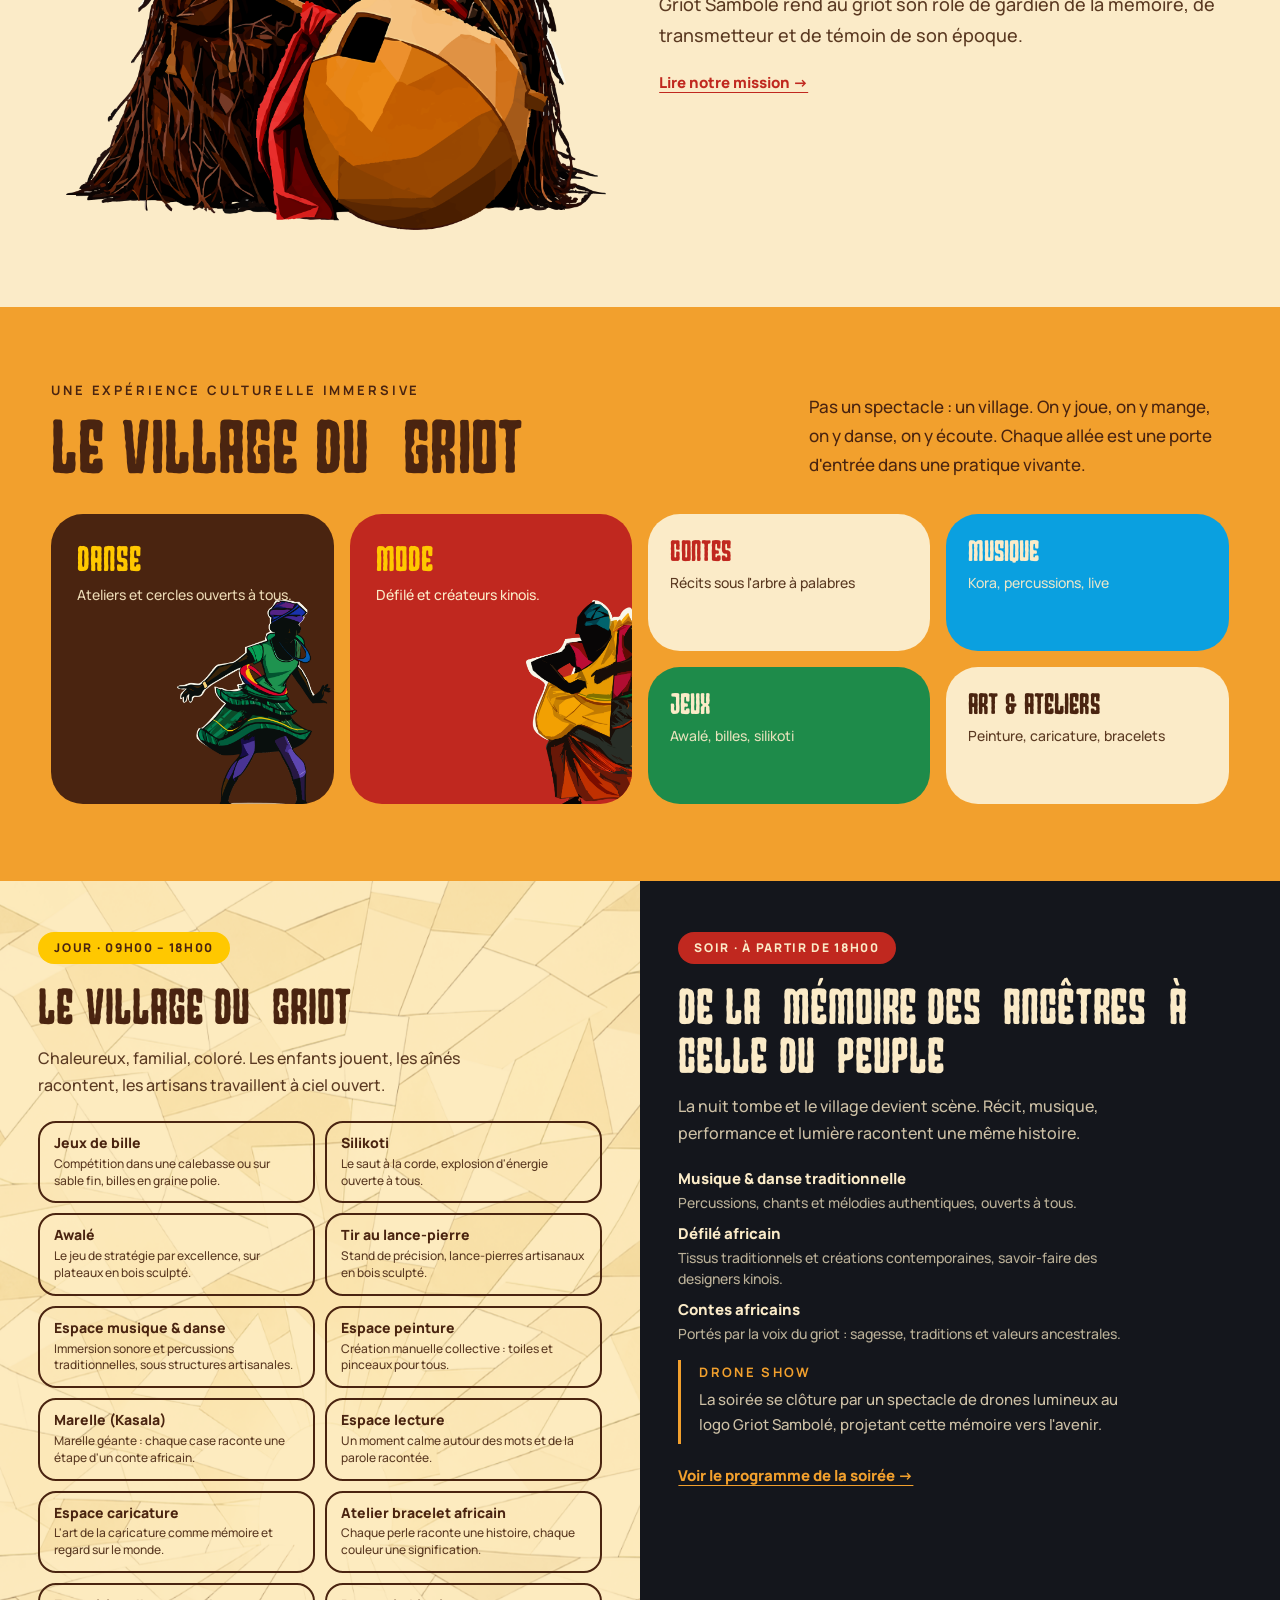
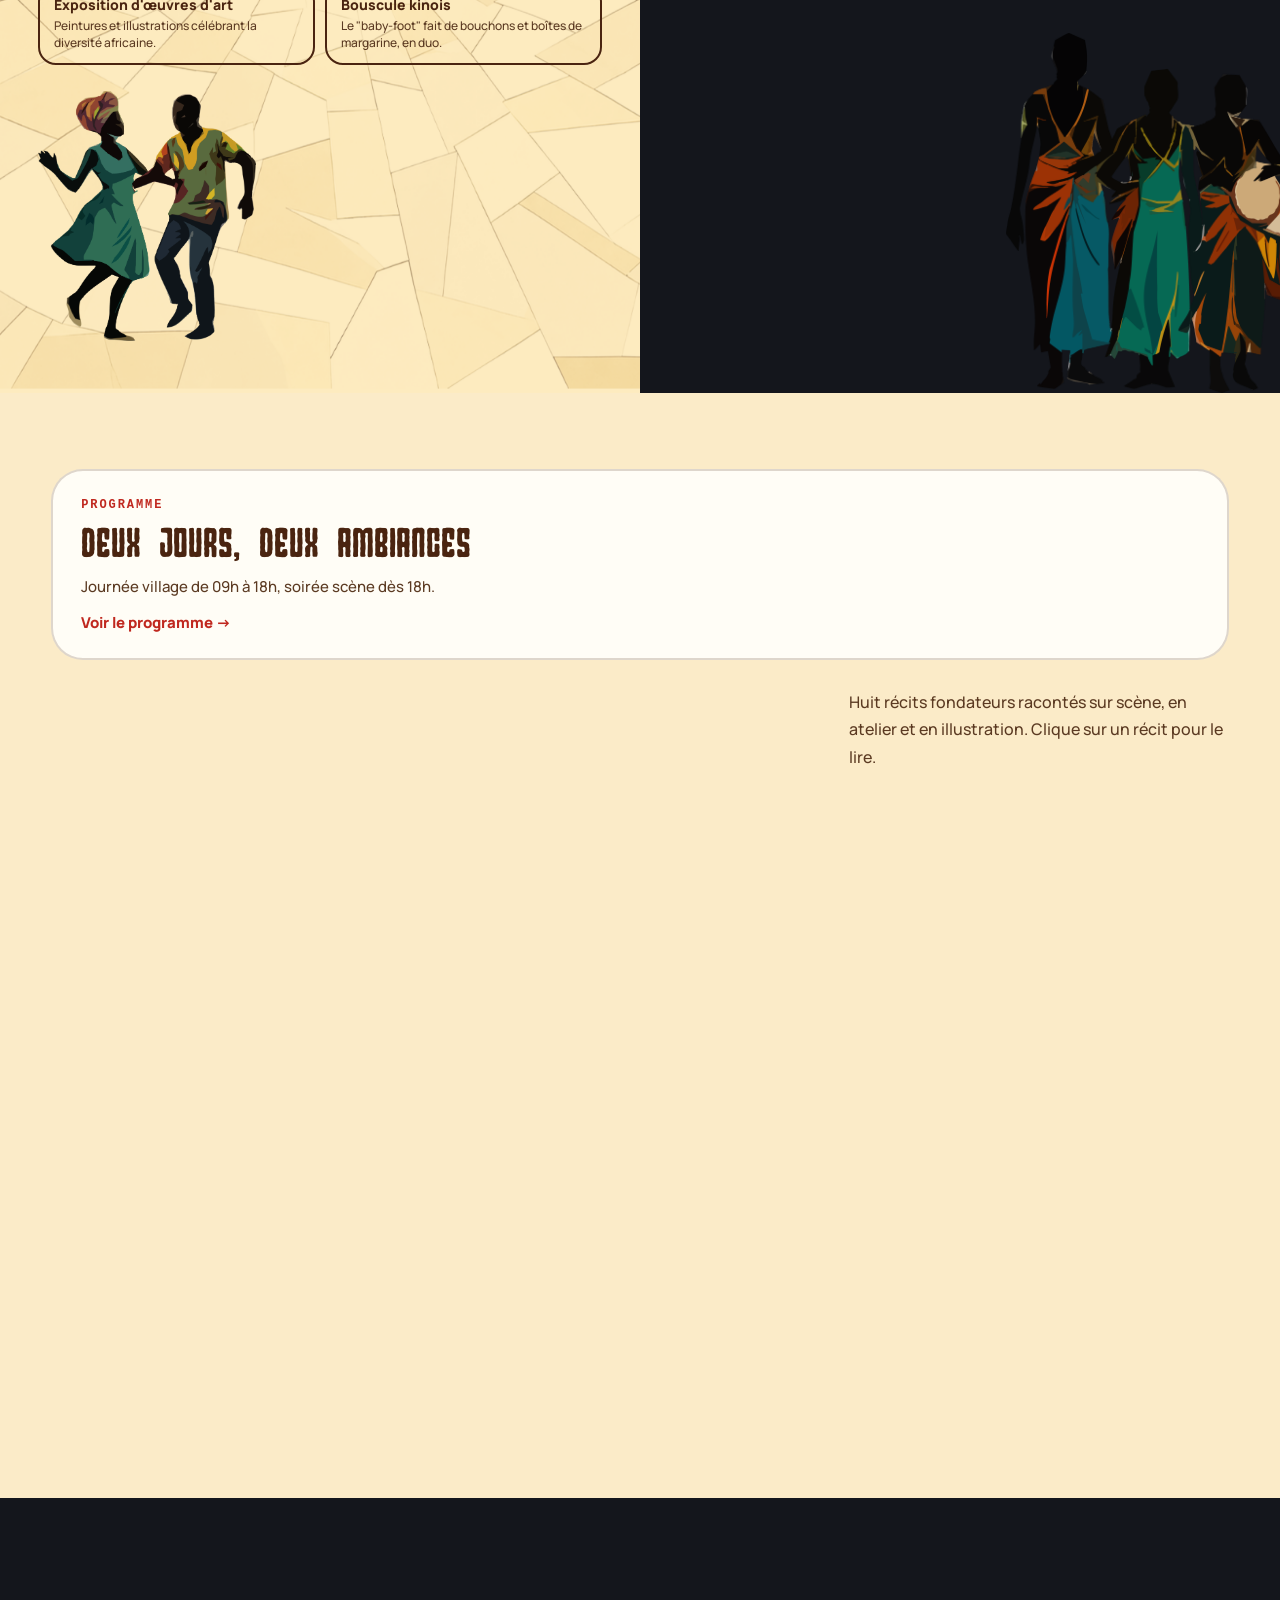
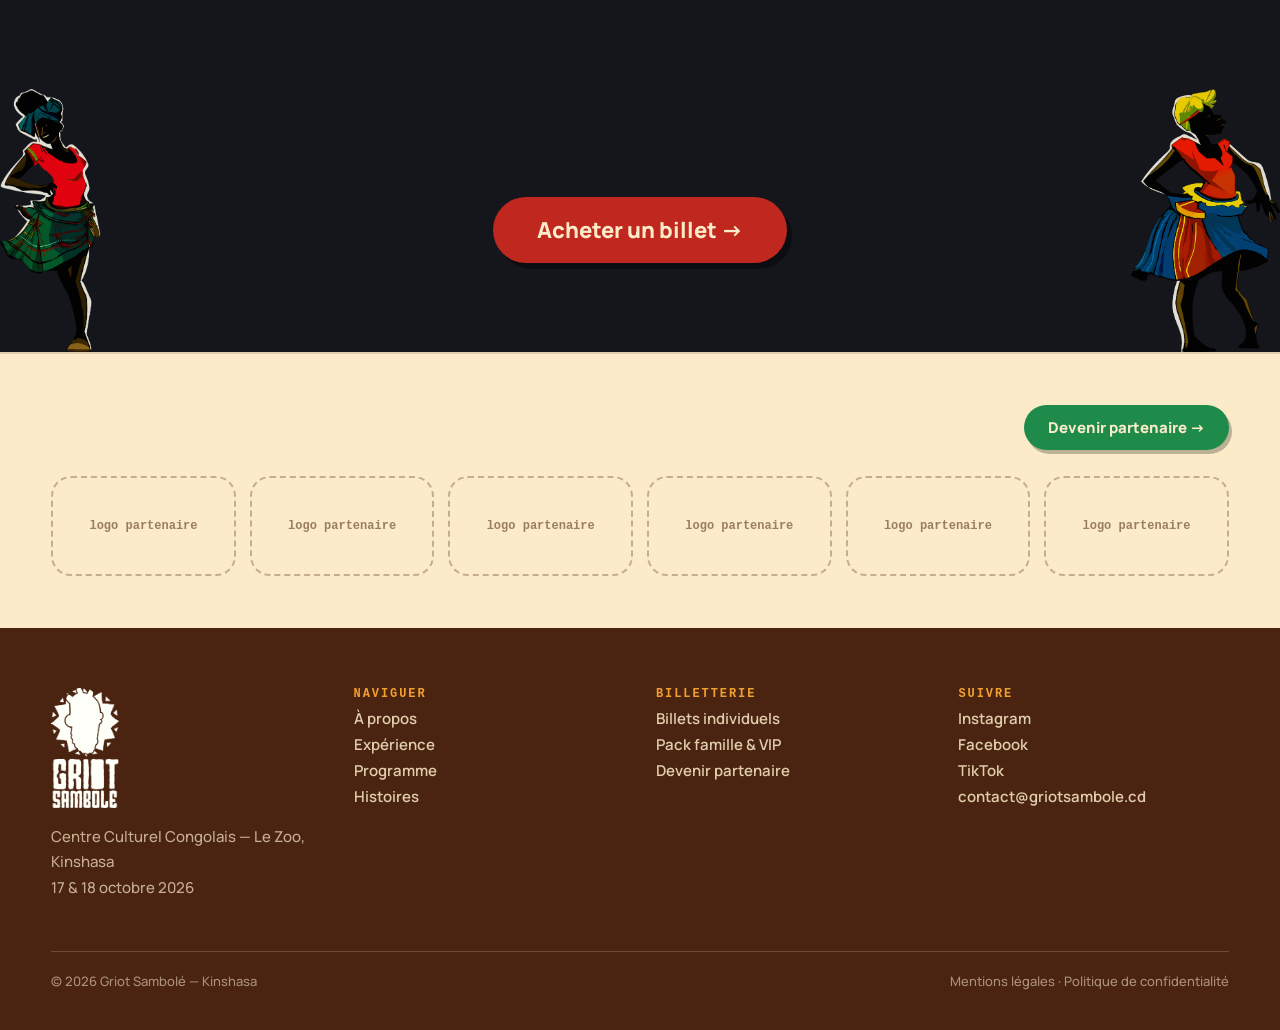
==== commit 4bfd8166: "Retire les références à GENOCOST et l'achat groupé (bandeau billetterie, liens Groupes & entreprises" ====
--- a/index.html
+++ b/index.html
@@ -181,13 +181,9 @@
           <div><div class="night-list__title">Contes africains</div><div class="night-list__desc">Portés par la voix du griot : sagesse, traditions et valeurs ancestrales.</div></div>
         </div>
 
-        <div class="night-block">
-          <div class="night-block__title">GENOCOST</div>
-          <div class="night-block__desc">Un temps de recueillement et de mémoire, présenté avec sobriété. PR3M, scénettes et narration rendent hommage aux victimes des violences ayant marqué la RDC.</div>
-        </div>
         <div class="night-block night-block--accent">
           <div class="night-block__title">DRONE SHOW</div>
-          <div class="night-block__desc">La soirée se clôture par un spectacle de drones lumineux — logo Griot Sambolé et texte GENOCOST — projetant cette mémoire vers l'avenir.</div>
+          <div class="night-block__desc">La soirée se clôture par un spectacle de drones lumineux au logo Griot Sambolé, projetant cette mémoire vers l'avenir.</div>
         </div>
 
         <a href="programme.html">Voir le programme de la soirée →</a>
@@ -330,7 +326,6 @@
       <div class="site-footer__col-title">BILLETTERIE</div>
       <a href="billetterie.html">Billets individuels</a>
       <a href="billetterie.html">Pack famille &amp; VIP</a>
-      <a href="groupes.html">Groupes &amp; entreprises</a>
       <a href="partenaires.html">Devenir partenaire</a>
     </div>
     <div class="site-footer__col">
--- a/css/style.css
+++ b/css/style.css
@@ -224,4 +224,16 @@
 .bg-red { background: var(--red); }
 .bg-green { background: var(--green); }
 .bg-blue { background: var(--blue); }
+.bg-orange { background: var(--orange); }
 .bg-cream { background: var(--cream); }
+
+/* ---------- eyebrow (libellé au-dessus des titres) ---------- */
+.eyebrow { font: 700 13px/1 var(--font-body); letter-spacing: .22em; text-transform: uppercase; color: var(--red); }
+
+/* ---------- partenaires teaser (réutilisé sur plusieurs pages) ---------- */
+.partners { padding: clamp(32px, 4vw, 64px) clamp(16px, 4vw, 64px); border-top: 2px solid rgba(74,36,16,.15); }
+.partners__head { display: flex; flex-wrap: wrap; align-items: flex-end; justify-content: space-between; gap: 18px; }
+.partners h2 { margin: 0; font: 400 clamp(28px, 3.6vw, 52px)/0.95 var(--font-display); word-spacing: .22em; }
+.partners__cta { background: var(--green); color: var(--cream); padding: 15px 24px; border-radius: 999px; font: 800 15px/1 var(--font-body); box-shadow: 3px 4px 0 rgba(0,0,0,.25); }
+.partners__grid { display: grid; grid-template-columns: repeat(auto-fit, minmax(140px, 1fr)); gap: 14px; margin-top: 26px; }
+.partners__slot { height: 100px; border-radius: 20px; border: 2px dashed rgba(74,36,16,.3); display: flex; align-items: center; justify-content: center; font: 600 12px/1 ui-monospace, monospace; color: rgba(74,36,16,.55); }
--- a/css/accueil.css
+++ b/css/accueil.css
@@ -126,11 +126,3 @@
 .cta-band__inner { position: relative; max-width: 720px; margin: 0 auto; }
 .cta-band__headline { font: 400 clamp(28px, 4.4vw, 60px)/1.05 var(--font-display); word-spacing: .22em; color: var(--cream); }
 .cta-band__cta { display: inline-block; margin-top: 32px; background: var(--red); color: var(--cream); padding: 22px 44px; border-radius: 999px; font: 800 clamp(16px, 2vw, 22px)/1 var(--font-body); box-shadow: 5px 6px 0 rgba(0,0,0,.4); }
-
-/* ---- partenaires teaser ---- */
-.partners { padding: clamp(32px, 4vw, 64px) clamp(16px, 4vw, 64px); border-top: 2px solid rgba(74,36,16,.15); }
-.partners__head { display: flex; flex-wrap: wrap; align-items: flex-end; justify-content: space-between; gap: 18px; }
-.partners h2 { margin: 0; font: 400 clamp(28px, 3.6vw, 52px)/0.95 var(--font-display); word-spacing: .22em; }
-.partners__cta { background: var(--green); color: var(--cream); padding: 15px 24px; border-radius: 999px; font: 800 15px/1 var(--font-body); box-shadow: 3px 4px 0 rgba(0,0,0,.25); }
-.partners__grid { display: grid; grid-template-columns: repeat(auto-fit, minmax(140px, 1fr)); gap: 14px; margin-top: 26px; }
-.partners__slot { height: 100px; border-radius: 20px; border: 2px dashed rgba(74,36,16,.3); display: flex; align-items: center; justify-content: center; font: 600 12px/1 ui-monospace, monospace; color: rgba(74,36,16,.55); }
